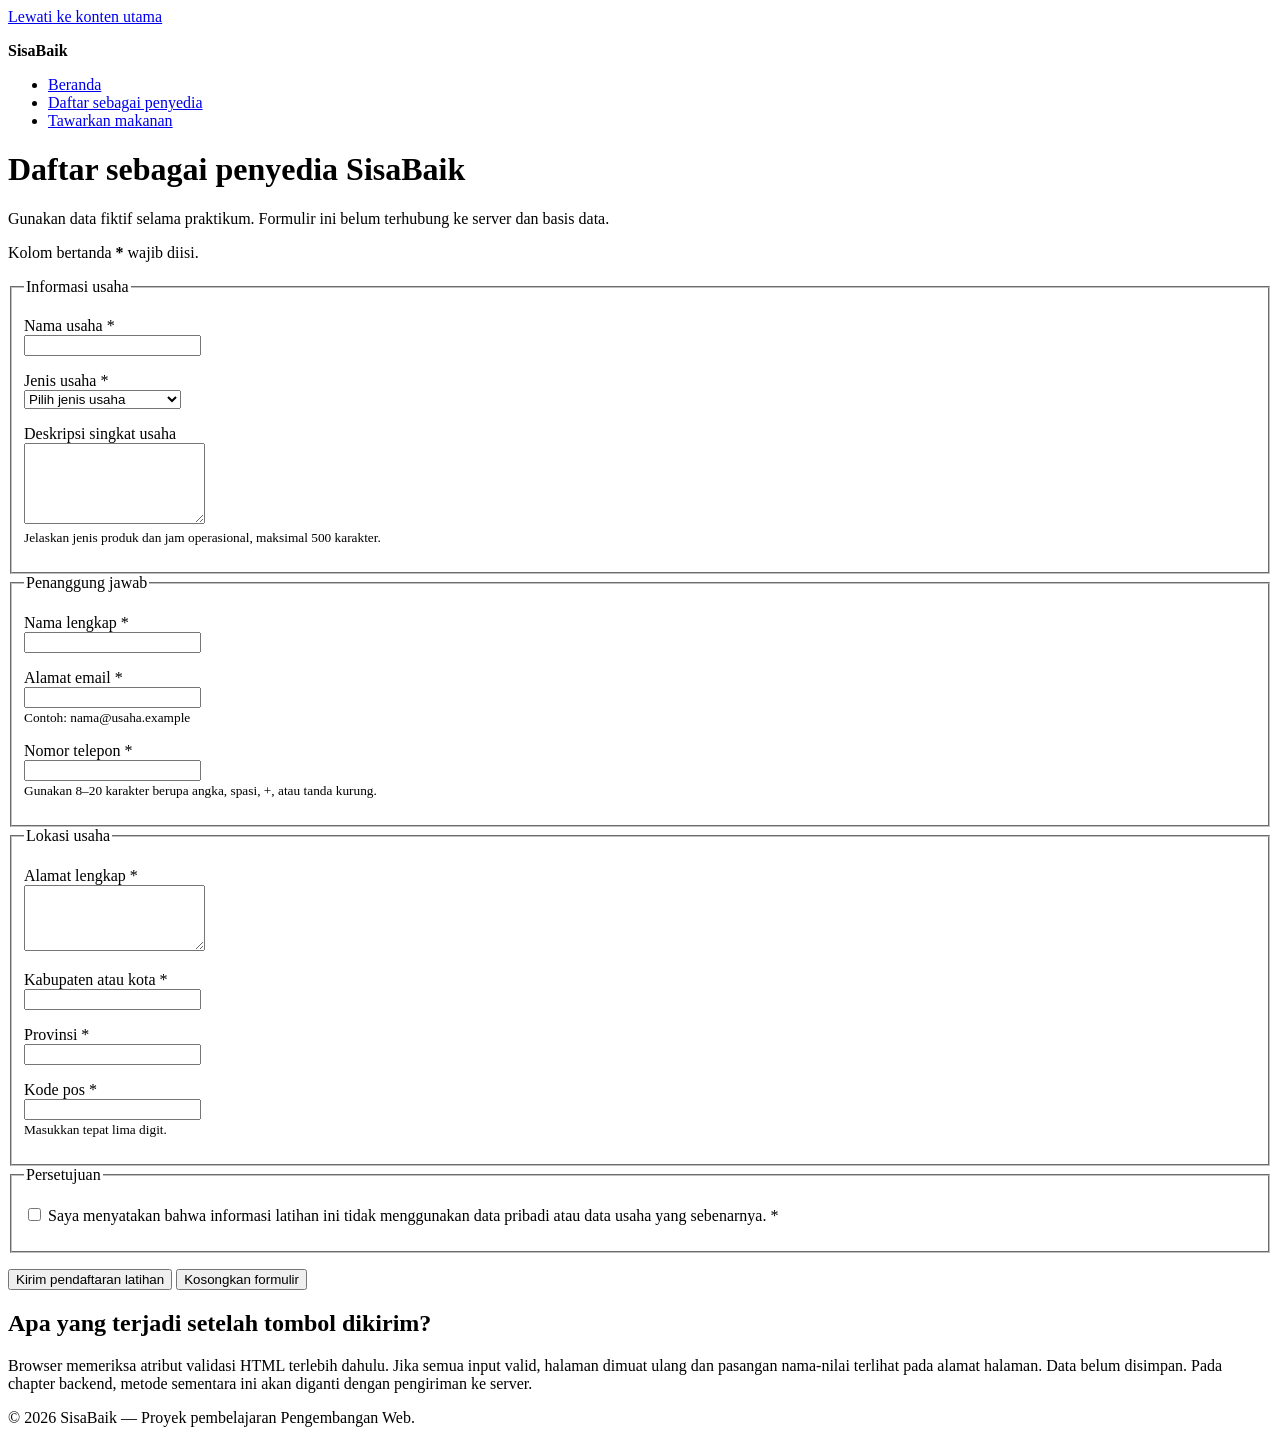
==== daftar-penyedia.html @ 60c87820 "first commit" ====
<!doctype html>
<html lang="id">
  <head>
    <meta charset="utf-8">
    <meta name="viewport" content="width=device-width, initial-scale=1">
    <meta
      name="description"
      content="Formulir prototipe untuk mendaftarkan usaha sebagai penyedia makanan di SisaBaik."
    >
    <title>Daftar Penyedia | SisaBaik</title>
  </head>
  <body>
    <a href="#konten-utama">Lewati ke konten utama</a>
    <header>
      <p><strong>SisaBaik</strong></p>
      <nav aria-label="Navigasi utama">
        <ul>
          <li><a href="index.html">Beranda</a></li>
          <li>
            <a href="daftar-penyedia.html" aria-current="page">
              Daftar sebagai penyedia
            </a>
          </li>
          <li><a href="tawarkan-makanan.html">Tawarkan makanan</a></li>
        </ul>
      </nav>
    </header>

    <main id="konten-utama" tabindex="-1">
      <h1>Daftar sebagai penyedia SisaBaik</h1>
      <p>
        Gunakan data fiktif selama praktikum. Formulir ini belum terhubung ke
        server dan basis data.
      </p>

      <p id="petunjuk-wajib">Kolom bertanda <strong>*</strong> wajib diisi.</p>

      <form
        action="daftar-penyedia.html"
        method="get"
        aria-describedby="petunjuk-wajib"
      >
        <fieldset>
          <legend>Informasi usaha</legend>

          <p>
            <label for="nama-usaha">Nama usaha *</label><br>
            <input
              type="text"
              id="nama-usaha"
              name="nama_usaha"
              autocomplete="organization"
              minlength="3"
              maxlength="100"
              required
            >
          </p>

          <p>
            <label for="jenis-usaha">Jenis usaha *</label><br>
            <select id="jenis-usaha" name="jenis_usaha" required>
              <option value="">Pilih jenis usaha</option>
              <option value="restoran">Restoran</option>
              <option value="toko-roti">Toko roti</option>
              <option value="katering">Katering</option>
              <option value="ritel">Toko ritel</option>
              <option value="hotel">Hotel atau penginapan</option>
              <option value="lainnya">Lainnya</option>
            </select>
          </p>

          <p>
            <label for="deskripsi-usaha">Deskripsi singkat usaha</label><br>
            <textarea
              id="deskripsi-usaha"
              name="deskripsi_usaha"
              rows="5"
              maxlength="500"
              aria-describedby="bantuan-deskripsi"
            ></textarea><br>
            <small id="bantuan-deskripsi">
              Jelaskan jenis produk dan jam operasional, maksimal 500 karakter.
            </small>
          </p>
        </fieldset>

        <fieldset>
          <legend>Penanggung jawab</legend>

          <p>
            <label for="nama-penanggung-jawab">Nama lengkap *</label><br>
            <input
              type="text"
              id="nama-penanggung-jawab"
              name="nama_penanggung_jawab"
              autocomplete="name"
              minlength="3"
              maxlength="100"
              required
            >
          </p>

          <p>
            <label for="email">Alamat email *</label><br>
            <input
              type="email"
              id="email"
              name="email"
              autocomplete="email"
              maxlength="254"
              aria-describedby="bantuan-email"
              required
            ><br>
            <small id="bantuan-email">Contoh: nama@usaha.example</small>
          </p>

          <p>
            <label for="telepon">Nomor telepon *</label><br>
            <input
              type="tel"
              id="telepon"
              name="telepon"
              autocomplete="tel"
              inputmode="tel"
              pattern="[0-9+]{8,20}"
              aria-describedby="bantuan-telepon"
              required
            ><br>
            <small id="bantuan-telepon">
              Gunakan 8–20 karakter berupa angka, spasi, +, atau tanda kurung.
            </small>
          </p>
        </fieldset>

        <fieldset>
          <legend>Lokasi usaha</legend>

          <p>
            <label for="alamat">Alamat lengkap *</label><br>
            <textarea
              id="alamat"
              name="alamat"
              rows="4"
              autocomplete="street-address"
              minlength="10"
              maxlength="250"
              required
            ></textarea>
          </p>

          <p>
            <label for="kota">Kabupaten atau kota *</label><br>
            <input
              type="text"
              id="kota"
              name="kota"
              autocomplete="address-level2"
              maxlength="100"
              required
            >
          </p>

          <p>
            <label for="provinsi">Provinsi *</label><br>
            <input
              type="text"
              id="provinsi"
              name="provinsi"
              autocomplete="address-level1"
              maxlength="100"
              required
            >
          </p>

          <p>
            <label for="kode-pos">Kode pos *</label><br>
            <input
              type="text"
              id="kode-pos"
              name="kode_pos"
              autocomplete="postal-code"
              inputmode="numeric"
              pattern="[0-9]{5}"
              aria-describedby="bantuan-kode-pos"
              required
            ><br>
            <small id="bantuan-kode-pos">Masukkan tepat lima digit.</small>
          </p>
        </fieldset>

        <fieldset>
          <legend>Persetujuan</legend>

          <p>
            <input
              type="checkbox"
              id="persetujuan"
              name="persetujuan"
              value="setuju"
              required
            >
            <label for="persetujuan">
              Saya menyatakan bahwa informasi latihan ini tidak menggunakan
              data pribadi atau data usaha yang sebenarnya. *
            </label>
          </p>
        </fieldset>

        <p>
          <button type="submit">Kirim pendaftaran latihan</button>
          <button type="reset">Kosongkan formulir</button>
        </p>
      </form>

      <section aria-labelledby="catatan-prototipe">
        <h2 id="catatan-prototipe">Apa yang terjadi setelah tombol dikirim?</h2>
        <p>
          Browser memeriksa atribut validasi HTML terlebih dahulu. Jika semua
          input valid, halaman dimuat ulang dan pasangan nama-nilai terlihat
          pada alamat halaman. Data belum disimpan. Pada chapter backend,
          metode sementara ini akan diganti dengan pengiriman ke server.
        </p>
      </section>
    </main>

    <footer>
      <p>&copy; 2026 SisaBaik — Proyek pembelajaran Pengembangan Web.</p>
    </footer>
  </body>
</html>
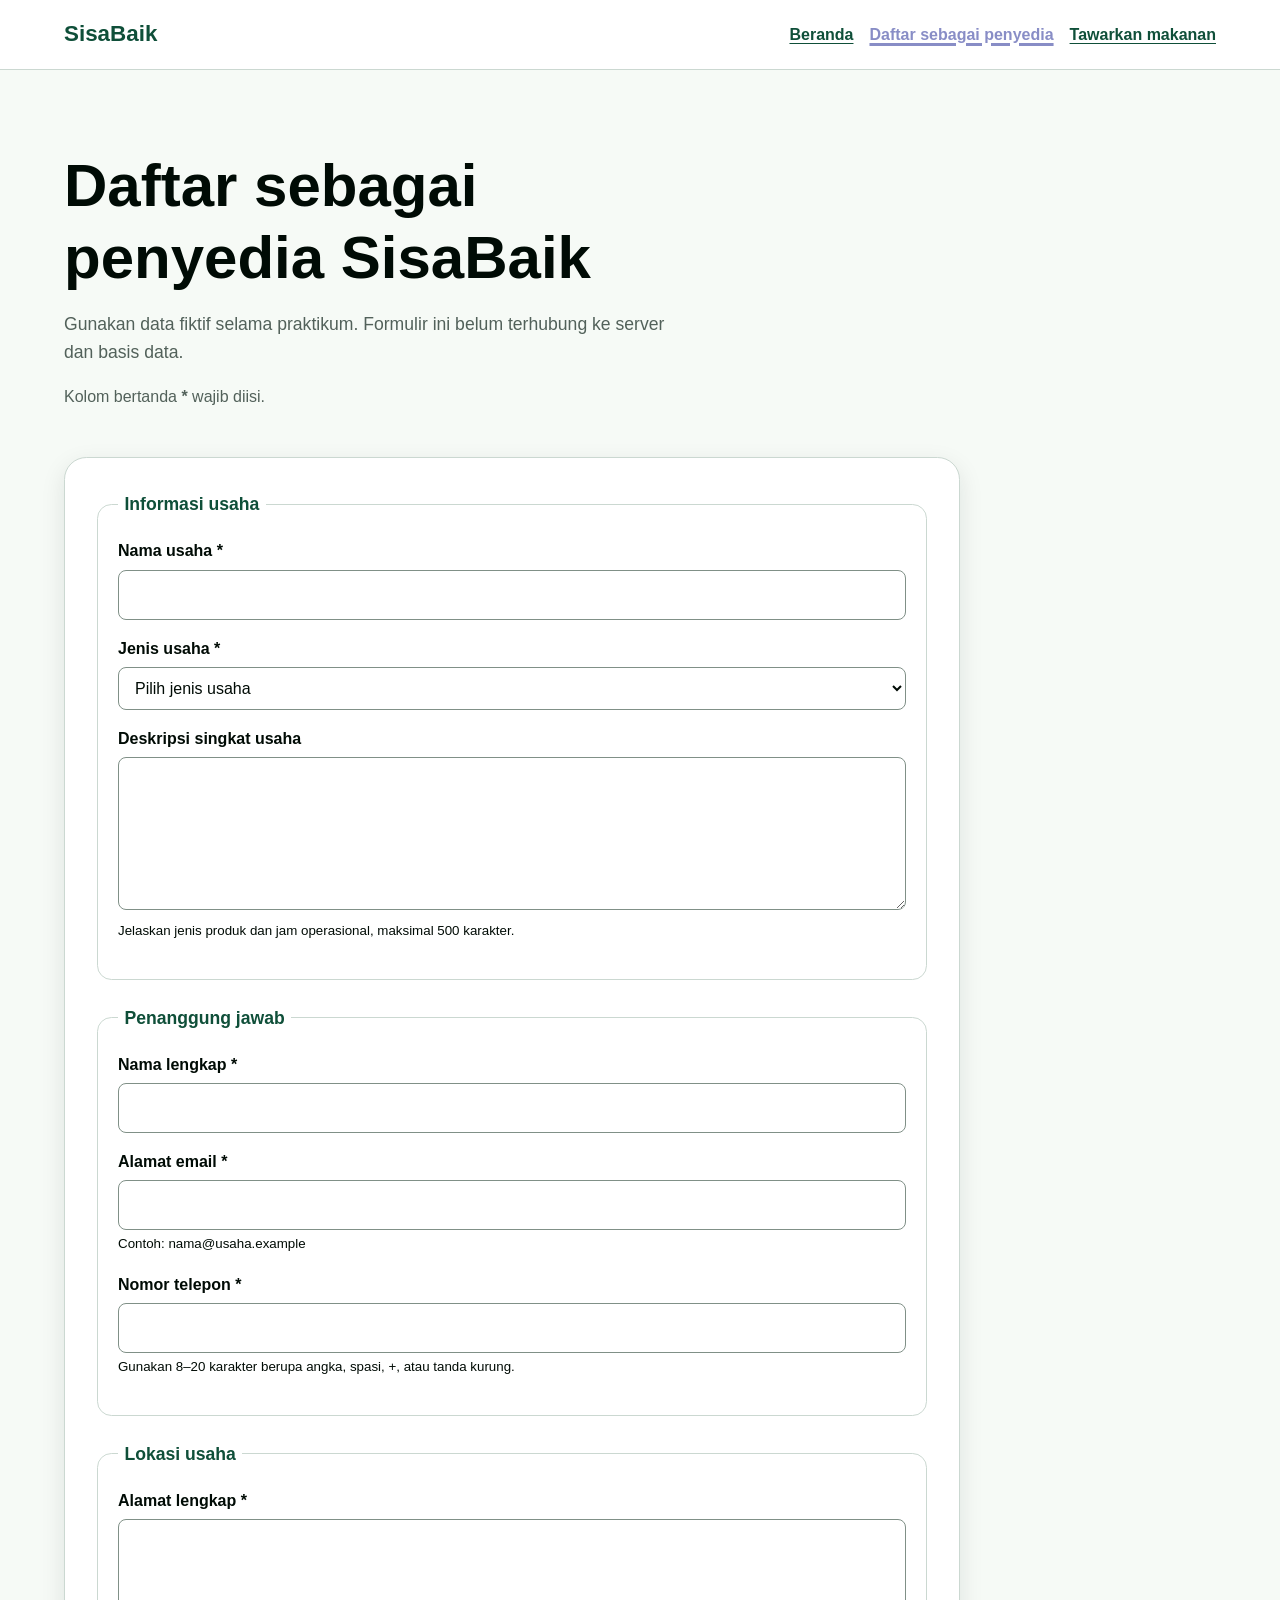
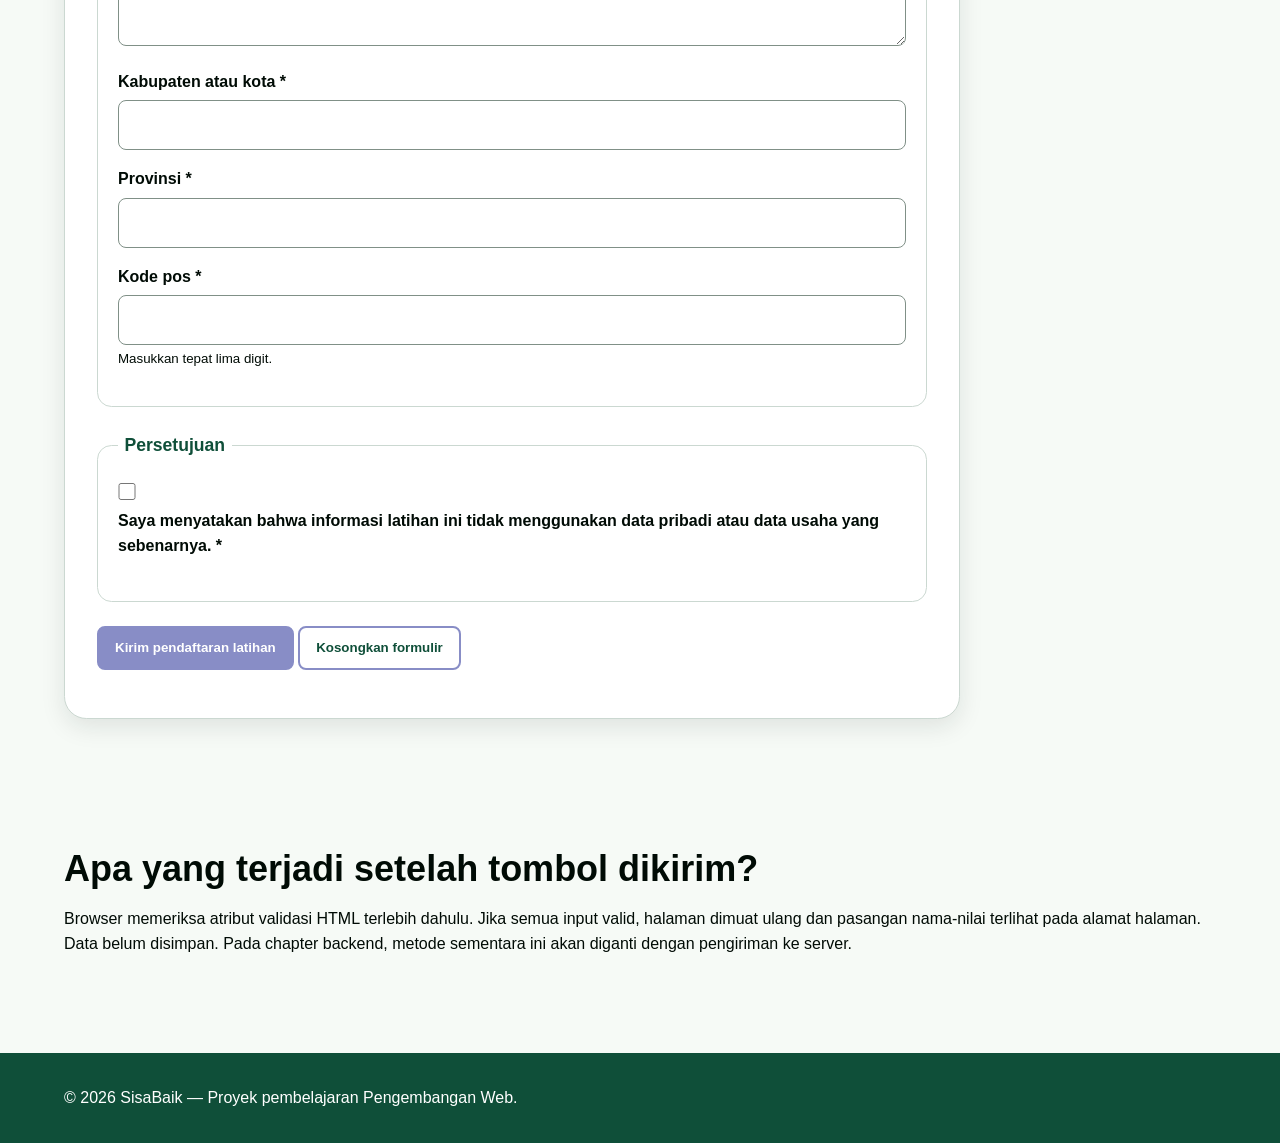
==== commit f615b469: "add update daftar-penyedia.html index.html README.md styles.css tawarkan-makanan.html" ====
--- a/daftar-penyedia.html
+++ b/daftar-penyedia.html
@@ -3,48 +3,74 @@
   <head>
     <meta charset="utf-8">
     <meta name="viewport" content="width=device-width, initial-scale=1">
+
     <meta
       name="description"
       content="Formulir prototipe untuk mendaftarkan usaha sebagai penyedia makanan di SisaBaik."
     >
+
     <title>Daftar Penyedia | SisaBaik</title>
+
+    <link rel="stylesheet" href="styles.css">
   </head>
+
   <body>
-    <a href="#konten-utama">Lewati ke konten utama</a>
-    <header>
-      <p><strong>SisaBaik</strong></p>
-      <nav aria-label="Navigasi utama">
-        <ul>
-          <li><a href="index.html">Beranda</a></li>
-          <li>
-            <a href="daftar-penyedia.html" aria-current="page">
-              Daftar sebagai penyedia
-            </a>
-          </li>
-          <li><a href="tawarkan-makanan.html">Tawarkan makanan</a></li>
-        </ul>
-      </nav>
+    <a class="skip-link" href="#konten-utama">
+      Lewati ke konten utama
+    </a>
+
+    <header class="site-header">
+      <div class="container header-layout">
+        <p class="brand">SisaBaik</p>
+
+        <nav aria-label="Navigasi utama">
+          <ul class="nav-list">
+            <li>
+              <a href="index.html">Beranda</a>
+            </li>
+
+            <li>
+              <a href="daftar-penyedia.html" aria-current="page">
+                Daftar sebagai penyedia
+              </a>
+            </li>
+
+            <li>
+              <a href="tawarkan-makanan.html">
+                Tawarkan makanan
+              </a>
+            </li>
+          </ul>
+        </nav>
+      </div>
     </header>
 
-    <main id="konten-utama" tabindex="-1">
-      <h1>Daftar sebagai penyedia SisaBaik</h1>
-      <p>
-        Gunakan data fiktif selama praktikum. Formulir ini belum terhubung ke
-        server dan basis data.
-      </p>
-
-      <p id="petunjuk-wajib">Kolom bertanda <strong>*</strong> wajib diisi.</p>
+    <main class="container" id="konten-utama" tabindex="-1">
+      <div class="page-heading">
+        <h1>Daftar sebagai penyedia SisaBaik</h1>
+
+        <p class="lead">
+          Gunakan data fiktif selama praktikum. Formulir ini belum terhubung
+          ke server dan basis data.
+        </p>
+
+        <p class="required-note" id="petunjuk-wajib">
+          Kolom bertanda <strong>*</strong> wajib diisi.
+        </p>
+      </div>
 
       <form
+        class="form-card"
         action="daftar-penyedia.html"
         method="get"
         aria-describedby="petunjuk-wajib"
       >
-        <fieldset>
+        <fieldset class="form-section">
           <legend>Informasi usaha</legend>
 
           <p>
             <label for="nama-usaha">Nama usaha *</label><br>
+
             <input
               type="text"
               id="nama-usaha"
@@ -58,6 +84,7 @@
 
           <p>
             <label for="jenis-usaha">Jenis usaha *</label><br>
+
             <select id="jenis-usaha" name="jenis_usaha" required>
               <option value="">Pilih jenis usaha</option>
               <option value="restoran">Restoran</option>
@@ -70,7 +97,10 @@
           </p>
 
           <p>
-            <label for="deskripsi-usaha">Deskripsi singkat usaha</label><br>
+            <label for="deskripsi-usaha">
+              Deskripsi singkat usaha
+            </label><br>
+
             <textarea
               id="deskripsi-usaha"
               name="deskripsi_usaha"
@@ -78,17 +108,21 @@
               maxlength="500"
               aria-describedby="bantuan-deskripsi"
             ></textarea><br>
+
             <small id="bantuan-deskripsi">
               Jelaskan jenis produk dan jam operasional, maksimal 500 karakter.
             </small>
           </p>
         </fieldset>
 
-        <fieldset>
+        <fieldset class="form-section">
           <legend>Penanggung jawab</legend>
 
           <p>
-            <label for="nama-penanggung-jawab">Nama lengkap *</label><br>
+            <label for="nama-penanggung-jawab">
+              Nama lengkap *
+            </label><br>
+
             <input
               type="text"
               id="nama-penanggung-jawab"
@@ -102,6 +136,7 @@
 
           <p>
             <label for="email">Alamat email *</label><br>
+
             <input
               type="email"
               id="email"
@@ -111,32 +146,38 @@
               aria-describedby="bantuan-email"
               required
             ><br>
-            <small id="bantuan-email">Contoh: nama@usaha.example</small>
+
+            <small id="bantuan-email">
+              Contoh: nama@usaha.example
+            </small>
           </p>
 
           <p>
             <label for="telepon">Nomor telepon *</label><br>
+
             <input
               type="tel"
               id="telepon"
               name="telepon"
               autocomplete="tel"
               inputmode="tel"
-              pattern="[0-9+]{8,20}"
+              pattern="[0-9+() ]{8,20}"
               aria-describedby="bantuan-telepon"
               required
             ><br>
+
             <small id="bantuan-telepon">
               Gunakan 8–20 karakter berupa angka, spasi, +, atau tanda kurung.
             </small>
           </p>
         </fieldset>
 
-        <fieldset>
+        <fieldset class="form-section">
           <legend>Lokasi usaha</legend>
 
           <p>
             <label for="alamat">Alamat lengkap *</label><br>
+
             <textarea
               id="alamat"
               name="alamat"
@@ -150,6 +191,7 @@
 
           <p>
             <label for="kota">Kabupaten atau kota *</label><br>
+
             <input
               type="text"
               id="kota"
@@ -162,6 +204,7 @@
 
           <p>
             <label for="provinsi">Provinsi *</label><br>
+
             <input
               type="text"
               id="provinsi"
@@ -174,6 +217,7 @@
 
           <p>
             <label for="kode-pos">Kode pos *</label><br>
+
             <input
               type="text"
               id="kode-pos"
@@ -184,11 +228,14 @@
               aria-describedby="bantuan-kode-pos"
               required
             ><br>
-            <small id="bantuan-kode-pos">Masukkan tepat lima digit.</small>
-          </p>
-        </fieldset>
-
-        <fieldset>
+
+            <small id="bantuan-kode-pos">
+              Masukkan tepat lima digit.
+            </small>
+          </p>
+        </fieldset>
+
+        <fieldset class="form-section">
           <legend>Persetujuan</legend>
 
           <p>
@@ -199,6 +246,7 @@
               value="setuju"
               required
             >
+
             <label for="persetujuan">
               Saya menyatakan bahwa informasi latihan ini tidak menggunakan
               data pribadi atau data usaha yang sebenarnya. *
@@ -206,14 +254,22 @@
           </p>
         </fieldset>
 
-        <p>
-          <button type="submit">Kirim pendaftaran latihan</button>
-          <button type="reset">Kosongkan formulir</button>
+        <p class="form-actions">
+          <button class="button" type="submit">
+            Kirim pendaftaran latihan
+          </button>
+
+          <button class="button button-secondary" type="reset">
+            Kosongkan formulir
+          </button>
         </p>
       </form>
 
-      <section aria-labelledby="catatan-prototipe">
-        <h2 id="catatan-prototipe">Apa yang terjadi setelah tombol dikirim?</h2>
+      <section class="section" aria-labelledby="catatan-prototipe">
+        <h2 id="catatan-prototipe">
+          Apa yang terjadi setelah tombol dikirim?
+        </h2>
+
         <p>
           Browser memeriksa atribut validasi HTML terlebih dahulu. Jika semua
           input valid, halaman dimuat ulang dan pasangan nama-nilai terlihat
@@ -223,8 +279,12 @@
       </section>
     </main>
 
-    <footer>
-      <p>&copy; 2026 SisaBaik — Proyek pembelajaran Pengembangan Web.</p>
+    <footer class="site-footer">
+      <div class="container footer-layout">
+        <p>
+          &copy; 2026 SisaBaik — Proyek pembelajaran Pengembangan Web.
+        </p>
+      </div>
     </footer>
   </body>
 </html>
--- a/styles.css
+++ b/styles.css
@@ -0,0 +1,378 @@
+:root {
+  --color-primary: #888dc6;
+  --color-primary-dark: #0f4f39;
+  --color-primary-soft: #e8f5ef;
+  --color-accent: #f24b4b;
+  --color-text: #000b05;
+  --color-muted: #52615a;
+  --color-surface: #ffffff;
+  --color-background: #f6faf6;
+  --color-border: #cbd8d1;
+  --color-danger: #a52a2a;
+  --shadow-card: 0 0.5rem 1.5rem rgb(23 33 27 / 10%);
+  --radius-small: 0.5rem;
+  --radius-medium: 0.9rem;
+  --radius-large: 1.4rem;
+  --content-width: 72rem;
+}
+
+*,
+*::before,
+*::after {
+ box-sizing: border-box;
+}
+
+html {
+    scroll-behavior: smooth;
+}
+body {
+    margin: 0;
+    background: var(--color-background);
+    color: var(--color-text);
+    font-family: Arial, Helvetica, sans-serif;
+    font-size: 1rem;
+    line-height: 1.6;
+}
+
+h1,
+h2,
+h3,
+p {
+    margin-block-start: 0;
+}
+
+h1,
+h2,
+h3 {
+    line-height: 1.2;
+}
+h1 {
+    max-width: 18ch;
+    margin-block-end: 1rem;
+    font-size: clamp(2rem, 7vw, 3.75rem);
+}
+h2 {
+    margin-block-end: 1rem;
+    font-size: clamp(1.5rem, 4vw, 2.25rem);
+}
+h3 {
+    margin-block-end: 0.6rem;
+    font-size: 1.2rem;
+}
+a {
+    color: var(--color-primary-dark);
+    text-underline-offset: 0.2em;
+}
+a:hover {
+    text-decoration-thickness: 0.18em;
+}
+:focus-visible {
+    outline: 0.2rem solid var(--color-accent);
+    outline-offset: 0.2rem;
+}
+
+.skip-link {
+    position: absolute;
+    inset-block-start: 0.5rem;
+    inset-inline-start: 0.5rem;
+    z-index: 100;
+    padding: 0.7rem 1rem;
+    border-radius: var(--radius-small);
+    background: var(--color-text);
+    color: var(--color-surface);
+    transform: translateY(-180%);
+}
+.skip-link:focus {
+    transform: translateY(0);
+}
+.container {
+    width: min(100% - 2rem, var(--content-width));
+    margin-inline: auto;
+}
+.site-header {
+    background: var(--color-surface);
+    border-block-end: 0.0625rem solid var(--color-border);
+}
+
+.header-layout {
+    display: flex;
+    flex-direction: column;
+    gap: 0.75rem;
+    padding-block: 1rem;
+}
+.brand {
+    margin: 0;
+    color: var(--color-primary-dark);
+    font-size: 1.4rem;
+    font-weight: 700;
+}
+
+.nav-list {
+    display: flex;
+    flex-wrap: wrap;
+    gap: 0.5rem 1rem;
+    margin: 0;
+    padding: 0;
+    list-style: none;
+}
+
+.nav-list a {
+    display: inline-block;
+    padding-block: 0.35rem;
+    font-weight: 700;
+}
+
+.nav-list a[aria-current="page"] {
+    color: var(--color-primary);
+    text-decoration-thickness: 0.2em;
+}
+
+.hero {
+    padding-block: clamp(3rem, 10vw, 7rem);
+    background:
+     linear-gradient(135deg, rgb(232 245 239 / 95%), rgb(255 255 255 / 92%));
+}
+.hero-layout {
+    display: grid;
+    gap: 2rem;
+    align-items: center;
+}
+.eyebrow {
+    margin-block-end: 0.5rem;
+    color: var(--color-primary-dark);
+    font-weight: 700;
+    letter-spacing: 0.05em;
+    text-transform: uppercase;
+}
+
+.lead {
+    max-width: 62ch;
+    color: var(--color-muted);
+    font-size: 1.1rem;
+}
+
+.hero-panel {
+    padding: 1.5rem;
+    border: 0.0625rem solid var(--color-border);
+    border-radius: var(--radius-large);
+    background: var(--color-surface);
+    box-shadow: var(--shadow-card);
+}
+
+.hero-panel strong {
+    display: block;
+    color: var(--color-primary-dark);
+    font-size: 2rem;
+}
+.button-group,
+.form-action {
+    display: flex;
+    flex-wrap: wrap;
+    gap: 0.75rem;
+    align-items: center;
+}
+.button {
+    display: inline-block;
+    padding: 0.75rem 1rem;
+    border: 0.125rem solid var(--color-primary);
+    border-radius: var(--radius-small);
+    background: var(--color-primary);
+    color: var(--color-surface);
+    font-weight: 700;
+    line-height: 1.2;
+    text-decoration: none;
+    cursor: pointer;
+}
+.button:hover {
+    background: var(--color-primary-dark);
+    border-color: var(--color-primary-dark);
+}
+.button-secondary {
+    background: transparent;
+    color: var(--color-primary-dark);
+}
+section {
+    padding-block: clamp(2.5rem, 7vw, 5rem);
+}
+.section-alt {
+    background: var(--color-surface);
+}
+.section-intro {
+    max-width: 65ch;
+    color: var(--color-muted);
+}
+.steps-grid,
+.benefit-grid,
+.offer-grid {
+    display: grid;
+    grid-template-columns: 1fr;
+    gap: 1rem;
+}
+.card {
+    padding: 1.25rem;
+    border: 0.0625rem solid var(--color-border);
+    border-radius: var(--radius-medium);
+    background: var(--color-surface);
+    box-shadow: var(--shadow-card);
+}
+.step-number {
+    display: inline-grid;
+    width: 2.25rem;
+    height: 2.25rem;
+    margin-block-end: 0.75rem;
+    place-items: center;
+    border-radius: 50%;
+    background: var(--color-primary-soft);
+    color: var(--color-primary-dark);
+    font-weight: 700;
+}
+.offer-card {
+    display: flex;
+    flex-direction: column;
+    overflow: hidden;
+    border: 0.0625rem solid var(--color-border);
+    border-radius: var(--radius-medium);
+    background: var(--color-surface);
+    box-shadow: var(--shadow-card);
+}
+.offer-card__visual {
+    min-height: 8rem;
+    background: linear-gradient(135deg, var(--color-primary), var(--color-primary-dark));
+}
+.offer-card__content {
+    display: flex;
+    flex: 1;
+    flex-direction: column;
+    padding: 1.25rem;
+}
+.offer-card__meta {
+    color: var(--color-muted);
+}
+.offer-card__price {
+    margin-block-start: 0.5rem;
+    font-size: 1.15rem;
+}
+.badge {
+    display: inline-block;
+    width: fit-content;
+    margin-block-end: 0.75rem;
+    padding: 0.25rem 0.6rem;
+    border-radius: 999px;
+    background: var(--color-primary-soft);
+    color: var(--color-primary-dark);
+    font-size: 0.85rem;
+    font-weight: 700;
+}
+.notice {
+    padding: 1rem;
+    border-inline-start: 0.3rem solid var(--color-primary);
+    border-radius: var(--radius-small);
+    background: var(--color-primary-soft);
+}
+.page-heading {
+    padding-block: clamp(2.5rem, 7vw, 5rem) 2rem;
+}
+.form-card {
+    max-width: 56rem;
+    margin-block-end: 3rem;
+    padding: clamp(1rem, 4vw, 2rem);
+    border: 0.0625rem solid var(--color-border);
+    border-radius: var(--radius-large);
+    background: var(--color-surface);
+    box-shadow: var(--shadow-card);
+}
+.form-section {
+    margin: 0 0 1.5rem;
+    padding: 1.25rem;
+    border: 0.0625rem solid var(--color-border);
+    border-radius: var(--radius-medium);
+}
+.form-section legend {
+    padding-inline: 0.4rem;
+    color: var(--color-primary-dark);
+    font-size: 1.1rem;
+    font-weight: 700;
+}
+label {
+    display: inline-block;
+    margin-block-end: 0.35rem;
+    font-weight: 700;
+}
+input,
+select,
+textarea {
+    width: 100%;
+    padding: 0.7rem 0.75rem;
+    border: 0.0625rem solid #809087;
+    border-radius: var(--radius-small);
+    background: var(--color-surface);
+    color: var(--color-text);
+    font: inherit;
+}
+textarea {
+    resize: vertical;
+}
+input:focus,
+select:focus,
+textarea:focus {
+    border-color: var(--color-primary-dark);
+}
+input[type="checkbox"],
+input[type="radio"] {
+    width: 1.1rem;
+    height: 1.1rem;
+    margin: 0.2rem 0 0;
+    accent-color: var(--color-primary);
+}
+.required-note {
+    color: var(--color-muted);
+}
+.site-footer {
+    padding-block: 2rem;
+    background: var(--color-primary-dark);
+    color: var(--color-surface);
+}
+.site-footer a {
+    color: var(--color-surface);
+}
+.footer-layout {
+    display: flex;
+    flex-direction: column;
+    gap: 0.5rem;
+}
+.footer-layout p,
+.footer-layout address {
+    margin: 0;
+}
+@media (min-width: 48rem) {
+    .header-layout {
+        flex-direction: row;
+        justify-content: space-between;
+        align-items: center;
+    }
+    .hero-layout {
+        grid-template-columns: minmax(0, 1.5fr) minmax(15rem, 0.7fr);
+    }
+    .steps-grid,
+    .benefit-grid {
+        grid-template-columns: repeat(3, minmax(0, 1fr));
+    }
+    .offer-grid {
+        grid-template-columns: repeat(2, minmax(0, 1fr));
+    }
+    .footer-layout {
+        flex-direction: row;
+        justify-content: space-between;
+        align-items: center;
+    }
+}
+@media (min-width: 68rem) {
+    .offer-grid {
+        grid-template-columns: repeat(3, minmax(0, 1fr));
+    }
+}
+@media (prefers-reduced-motion: reduce) {
+    html {
+        scroll-behavior: auto;
+    }
+}
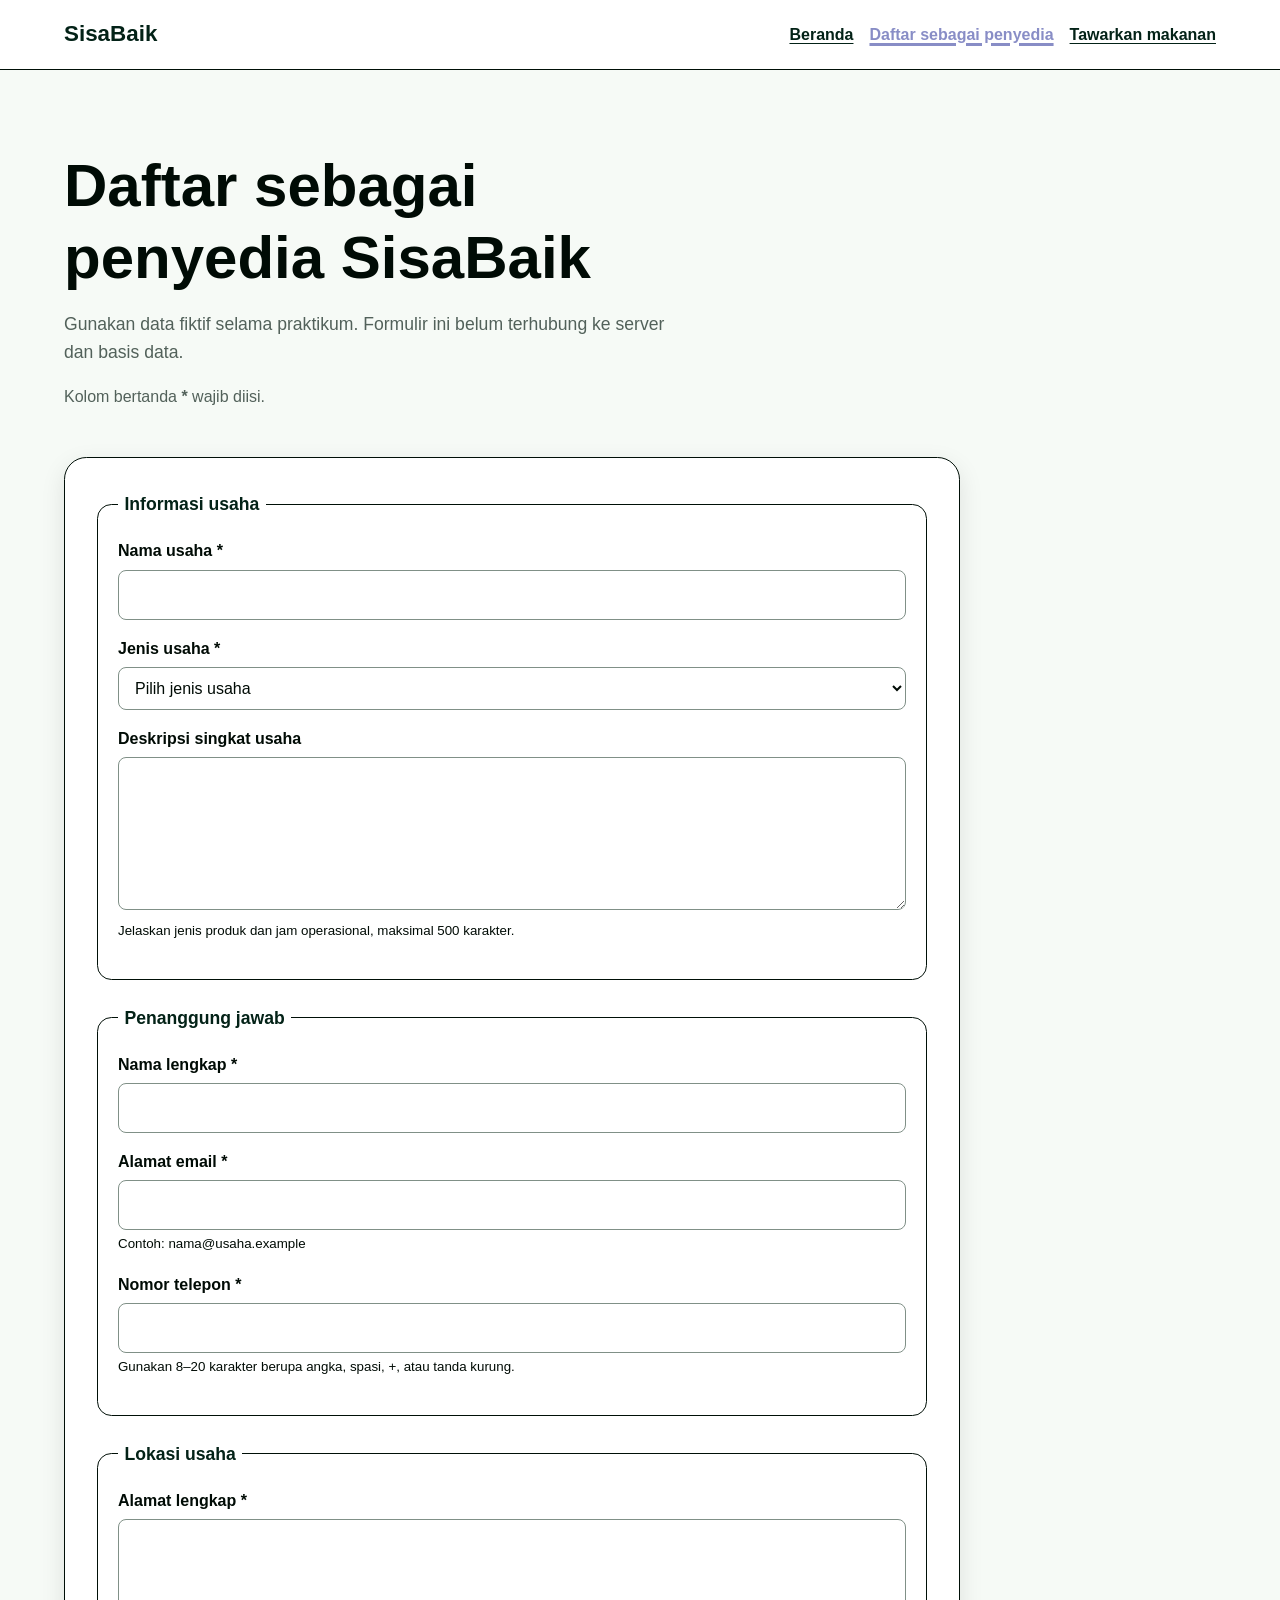
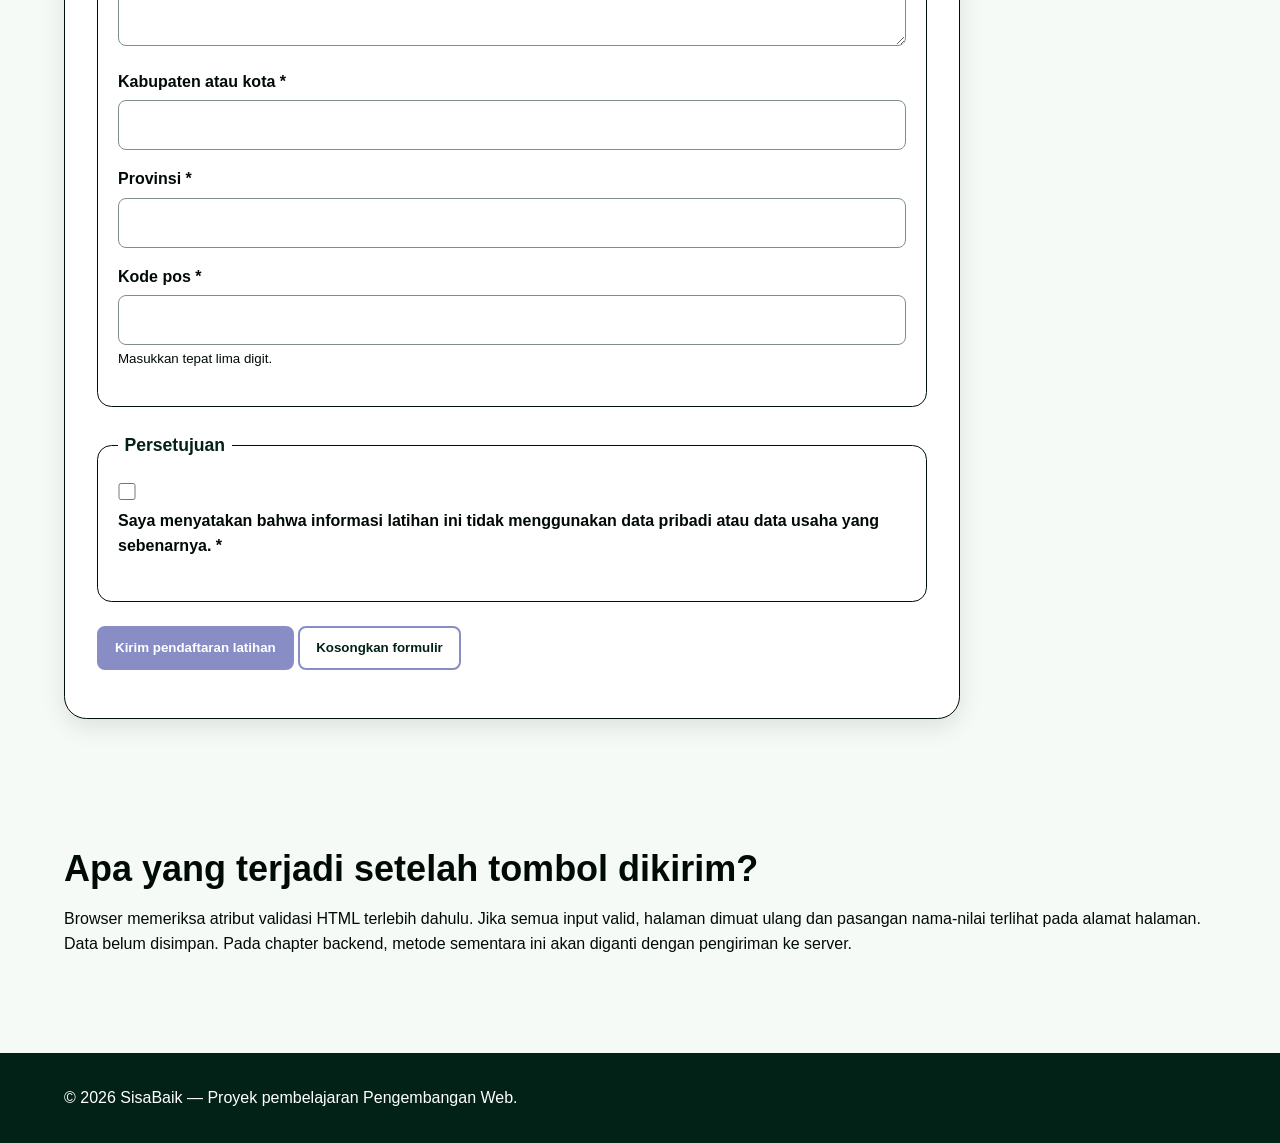
==== commit 127f81ff: "add app.js" ====
--- a/daftar-penyedia.html
+++ b/daftar-penyedia.html
@@ -12,6 +12,7 @@
     <title>Daftar Penyedia | SisaBaik</title>
 
     <link rel="stylesheet" href="styles.css">
+    <script src="app.js"defer></script>
   </head>
 
   <body>
--- a/styles.css
+++ b/styles.css
@@ -1,15 +1,15 @@
 :root {
   --color-primary: #888dc6;
-  --color-primary-dark: #0f4f39;
+  --color-primary-dark: #032217;
   --color-primary-soft: #e8f5ef;
   --color-accent: #f24b4b;
   --color-text: #000b05;
   --color-muted: #52615a;
   --color-surface: #ffffff;
   --color-background: #f6faf6;
-  --color-border: #cbd8d1;
+  --color-border: #000f07;
   --color-danger: #a52a2a;
-  --shadow-card: 0 0.5rem 1.5rem rgb(23 33 27 / 10%);
+  --shadow-card: 0 0.5rem 1.5rem rgba(0, 7, 3, 0.1);
   --radius-small: 0.5rem;
   --radius-medium: 0.9rem;
   --radius-large: 1.4rem;
@@ -366,13 +366,10 @@
         align-items: center;
     }
 }
-@media (min-width: 68rem) {
-    .offer-grid {
-        grid-template-columns: repeat(3, minmax(0, 1fr));
-    }
-}
-@media (prefers-reduced-motion: reduce) {
-    html {
-        scroll-behavior: auto;
-    }
-}+    
+    .filter-panel { display:grid; gap:1rem; margin-block:1.5rem; padding:1rem; border:0.0625rem solid var(--color-border); border-radius:var(--radius-medium); background:var(--color-surface); }
+    .filter-panel p { margin:0; }
+    .status-message { min-height:1.6rem; color:var(--color-muted); }
+    .cart-summary { margin-block-start:1.5rem; padding:1rem; border-radius:var(--radius-medium); background:var(--color-primary-soft); }
+    .error-message { color:var(--color-danger); font-weight:700; }
+    @media (min-width:48rem) { .filter-panel { grid-template-columns: repeat(2, minmax(0,1fr)); }}
